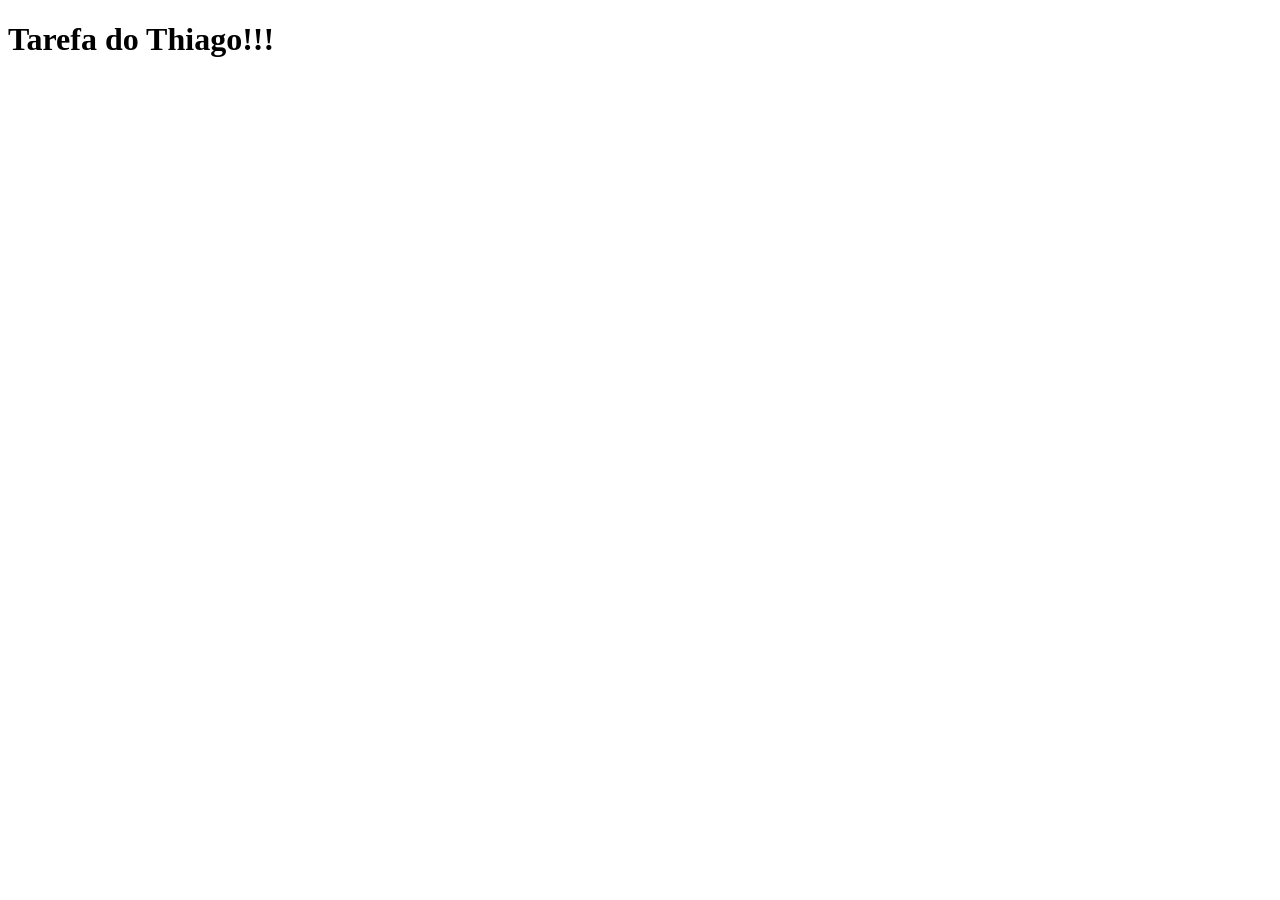
==== index.html @ 428d4945 "indes.html" ====
<!DOCTYPE html>
<html lang="en">
<head>
    <meta charset="UTF-8">
    <meta name="viewport" content="width=device-width, initial-scale=1.0">
    <title>Document</title>
</head>
<body>
    <h1>
        Tarefa do Thiago!!!
    </h1>

    <a href="LINK"></a>
</body>
</html>
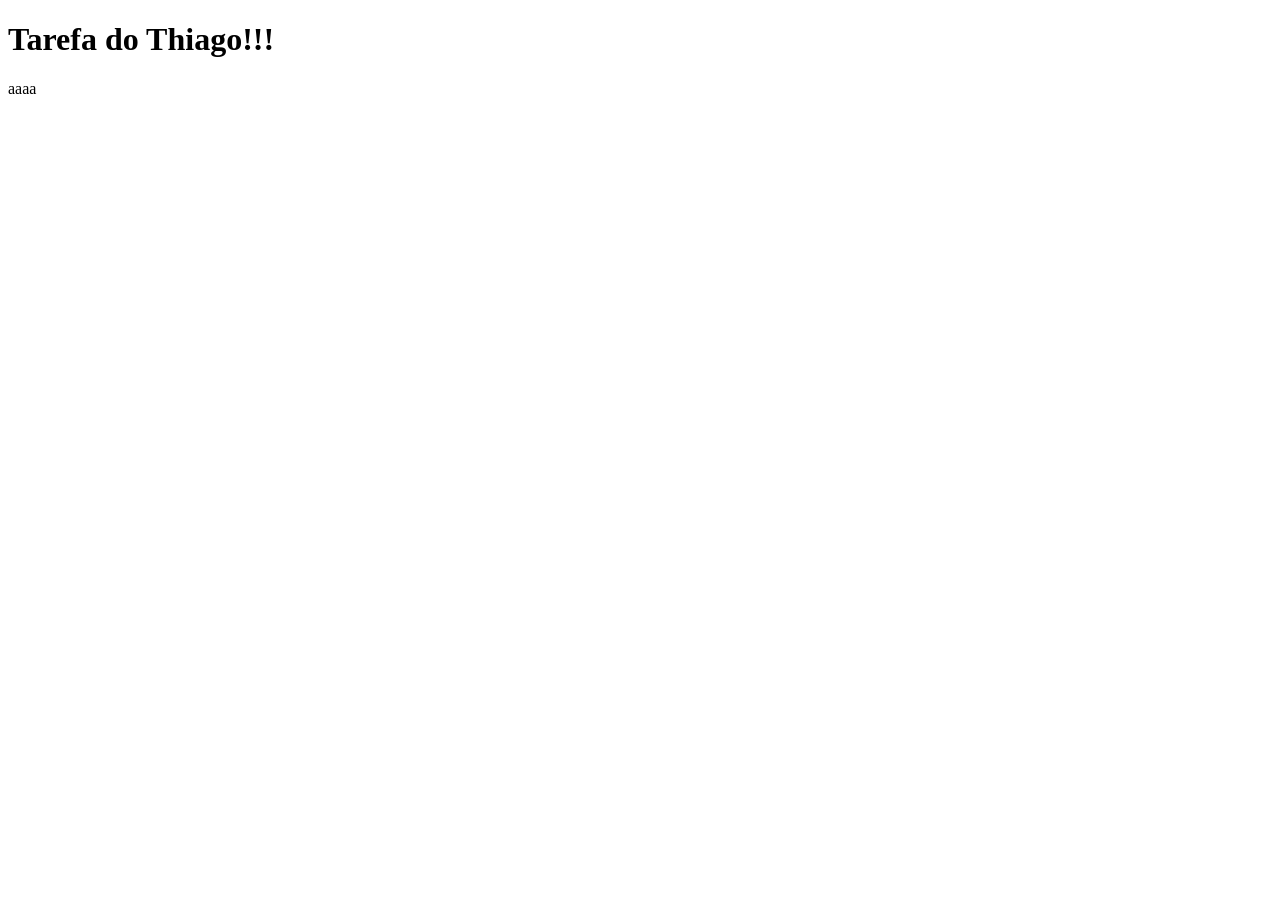
==== commit 40efd80c: "aaa" ====
--- a/index.html
+++ b/index.html
@@ -11,5 +11,8 @@
     </h1>
 
     <a href="LINK"></a>
+
+
+    <footer> aaaa </footer>
 </body>
 </html>
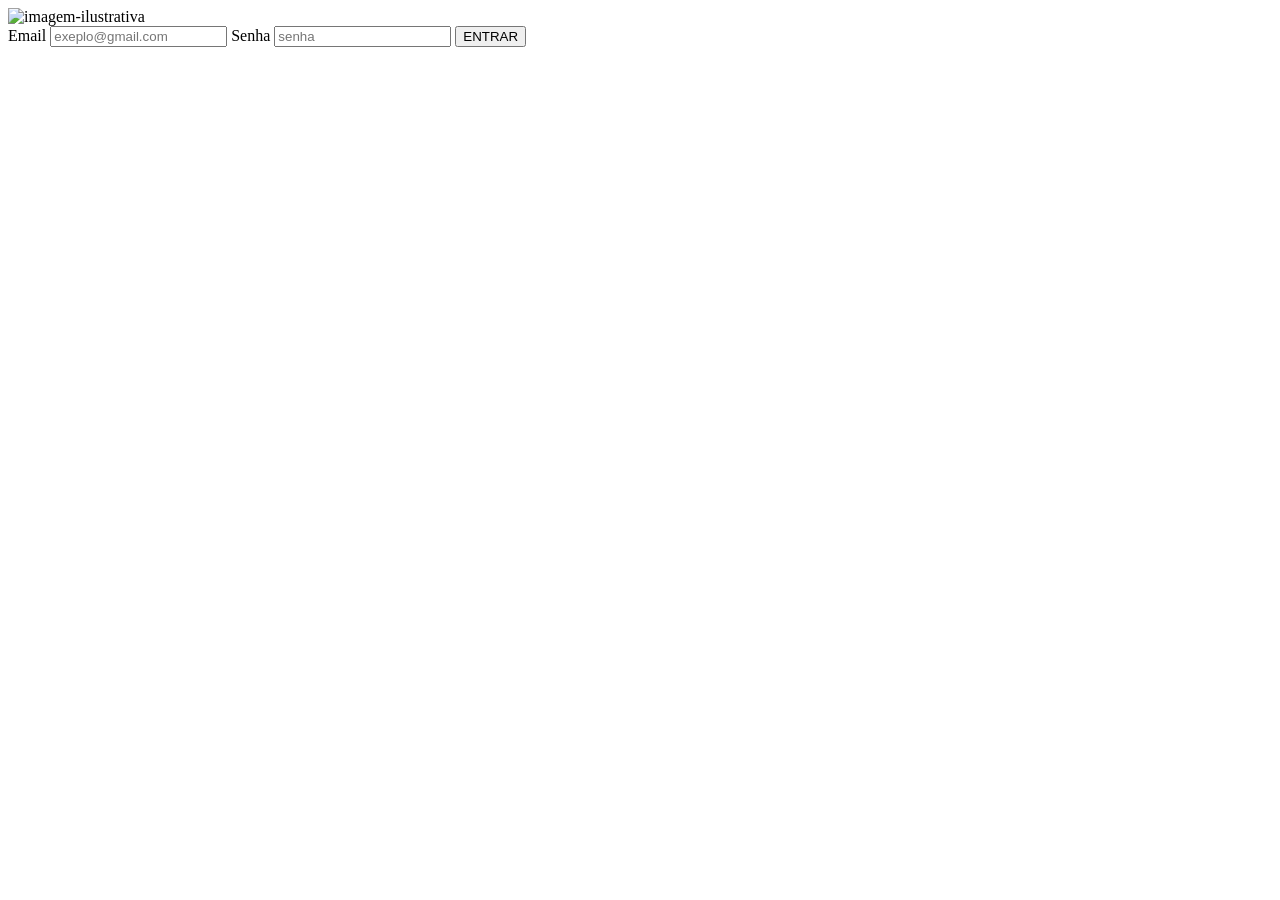
==== commit 627fa40c: "construção de estrutura do login" ====
--- a/index.html
+++ b/index.html
@@ -3,16 +3,29 @@
 <head>
     <meta charset="UTF-8">
     <meta name="viewport" content="width=device-width, initial-scale=1.0">
-    <title>Document</title>
+    <title>LOGIN</title>
 </head>
 <body>
-    <h1>
-        Tarefa do Thiago!!!
-    </h1>
+    <main>
+        <div class="login-container">
+            <div class="card-image">
+                <img src="" alt="imagem-ilustrativa">
+            </div>
 
-    <a href="LINK"></a>
+            <section class="login-section">
+                <div class="login-card">
+                    <form>
+                        <label for="email">Email</label>
+                        <input type="email" id="email" placeholder="exeplo@gmail.com" >
+                        <label for="senha">Senha</label>
+                        <input type="password" id="senha" placeholder="senha" required>
 
+                        <button type="submit">ENTRAR</button>
+                    </form>
+                </div>
+            </section>
+        </div>
+    </main>
 
-    <footer> aaaa </footer>
 </body>
 </html>
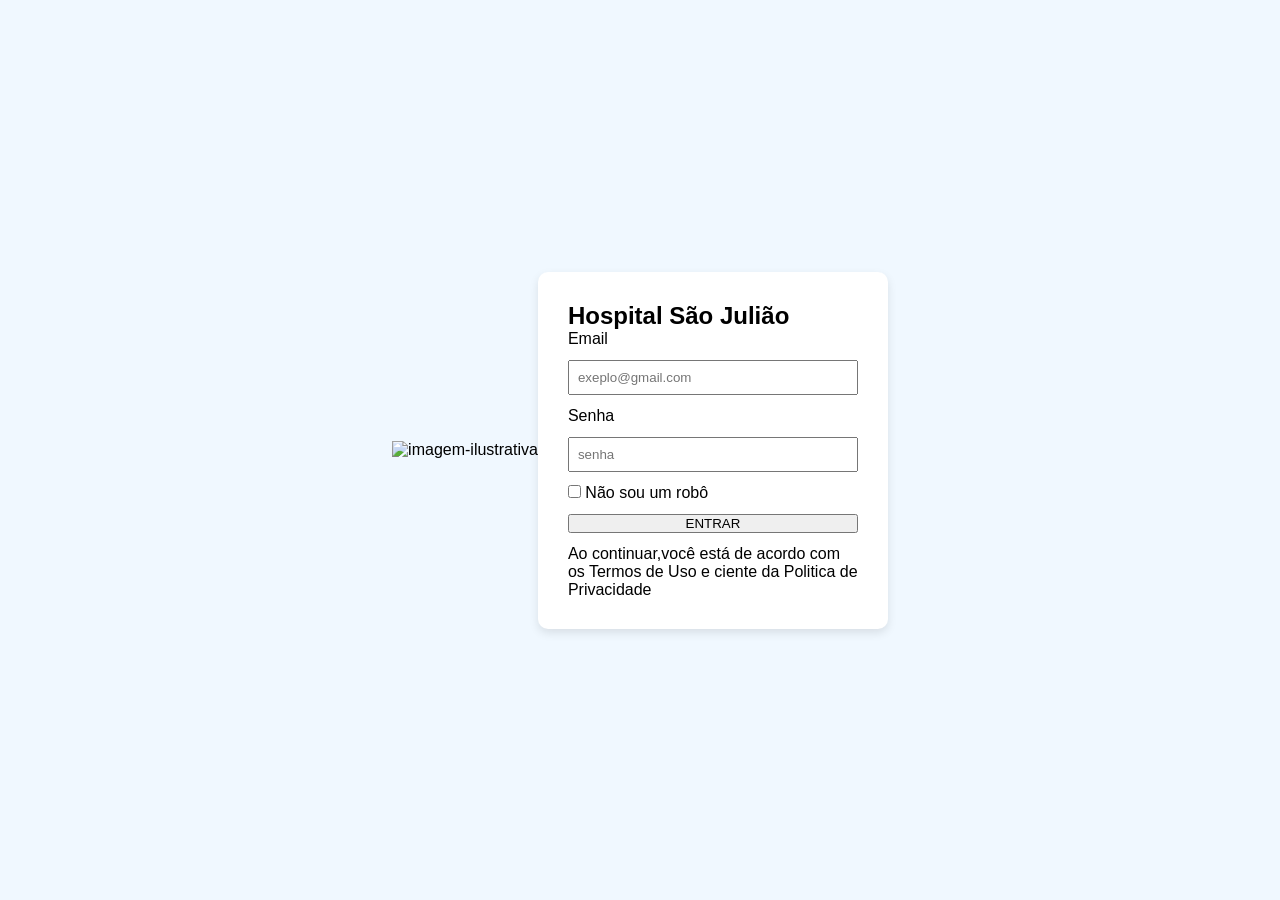
==== commit 8c643cb2: "reorganizando index.html e criando style.css" ====
--- a/index.html
+++ b/index.html
@@ -3,6 +3,7 @@
 <head>
     <meta charset="UTF-8">
     <meta name="viewport" content="width=device-width, initial-scale=1.0">
+    <link rel="stylesheet" href="style.css">
     <title>LOGIN</title>
 </head>
 <body>
@@ -14,13 +15,25 @@
 
             <section class="login-section">
                 <div class="login-card">
+                    <header>
+                        <h1>
+                            Hospital São Julião
+                        </h1>
+                    </header>
                     <form>
                         <label for="email">Email</label>
                         <input type="email" id="email" placeholder="exeplo@gmail.com" >
                         <label for="senha">Senha</label>
                         <input type="password" id="senha" placeholder="senha" required>
+                        <label for = "termos">
+                            <input type="checkbox">
+                            Não sou um robô
+                        </label>
 
                         <button type="submit">ENTRAR</button>
+                        <p>
+                            Ao continuar,você está de acordo com os Termos de Uso e ciente da Politica de Privacidade
+                        </p>
                     </form>
                 </div>
             </section>
--- a/style.css
+++ b/style.css
@@ -0,0 +1,33 @@
+*{
+    margin: 0;
+    padding: 0;
+    box-sizing: border-box;
+}
+body{
+    font-family:Arial, Helvetica, sans-serif ;
+    background-color: #f4f6f9;
+    height: 100vh;
+}
+.login-container{
+    display: flex;
+    background-color: aliceblue;
+    justify-content: center; /*centraliza horizontal*/
+    align-items: center; /* centraliza vertical*/
+    height: 100vh;
+}
+.login-card{
+    background-color: white;
+    padding: 30px;
+    width: 350px;
+    border-radius: 10px;
+    box-shadow: 0 4px 10px rgba(0, 0, 0, 0.1);
+}
+
+form{
+display: flex;
+flex-direction: column;
+gap: 12px;
+}
+input{
+    padding: 8px;
+}
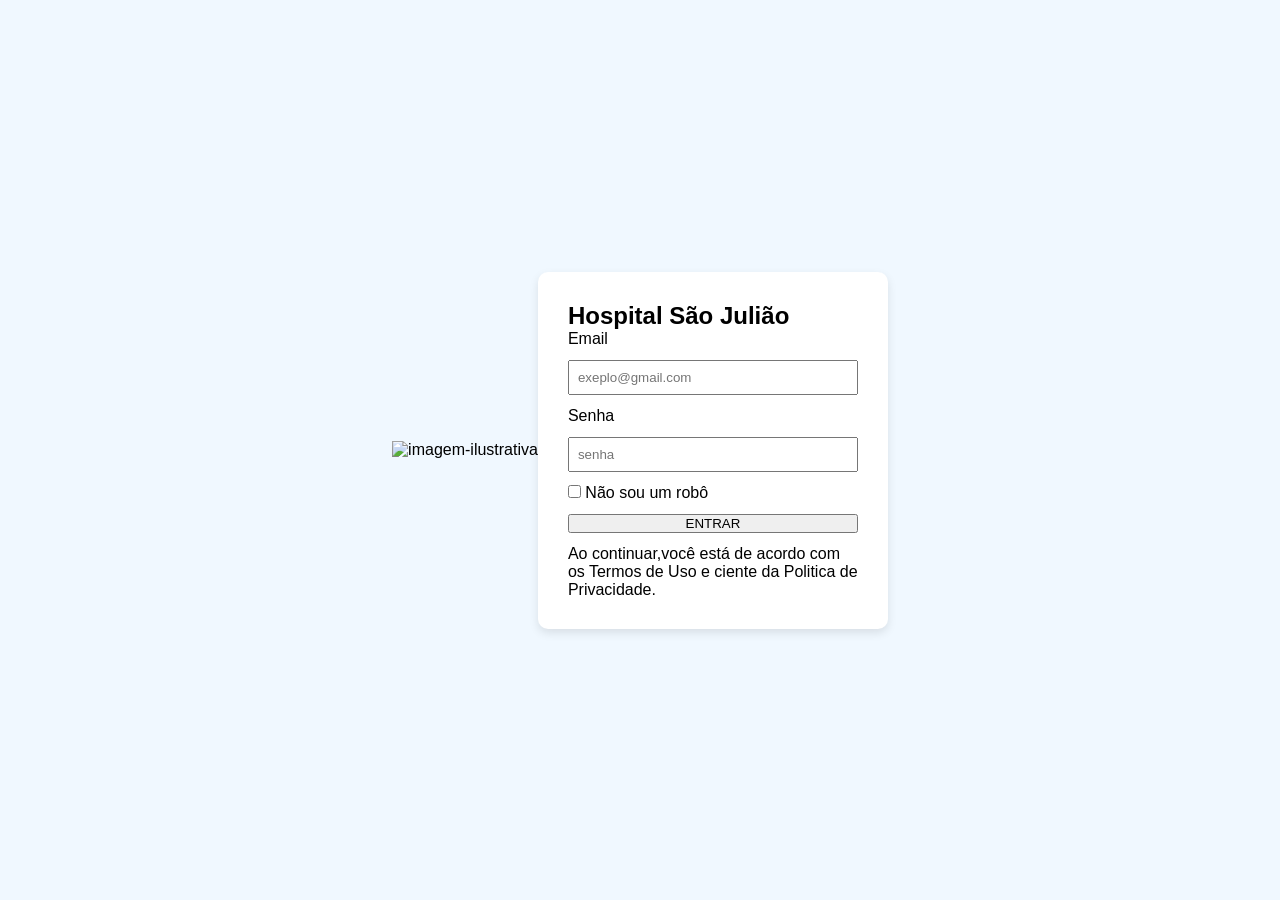
==== commit 80cda83c: "up" ====
--- a/index.html
+++ b/index.html
@@ -32,7 +32,7 @@
 
                         <button type="submit">ENTRAR</button>
                         <p>
-                            Ao continuar,você está de acordo com os Termos de Uso e ciente da Politica de Privacidade
+                            Ao continuar,você está de acordo com os Termos de Uso e ciente da Politica de Privacidade.
                         </p>
                     </form>
                 </div>
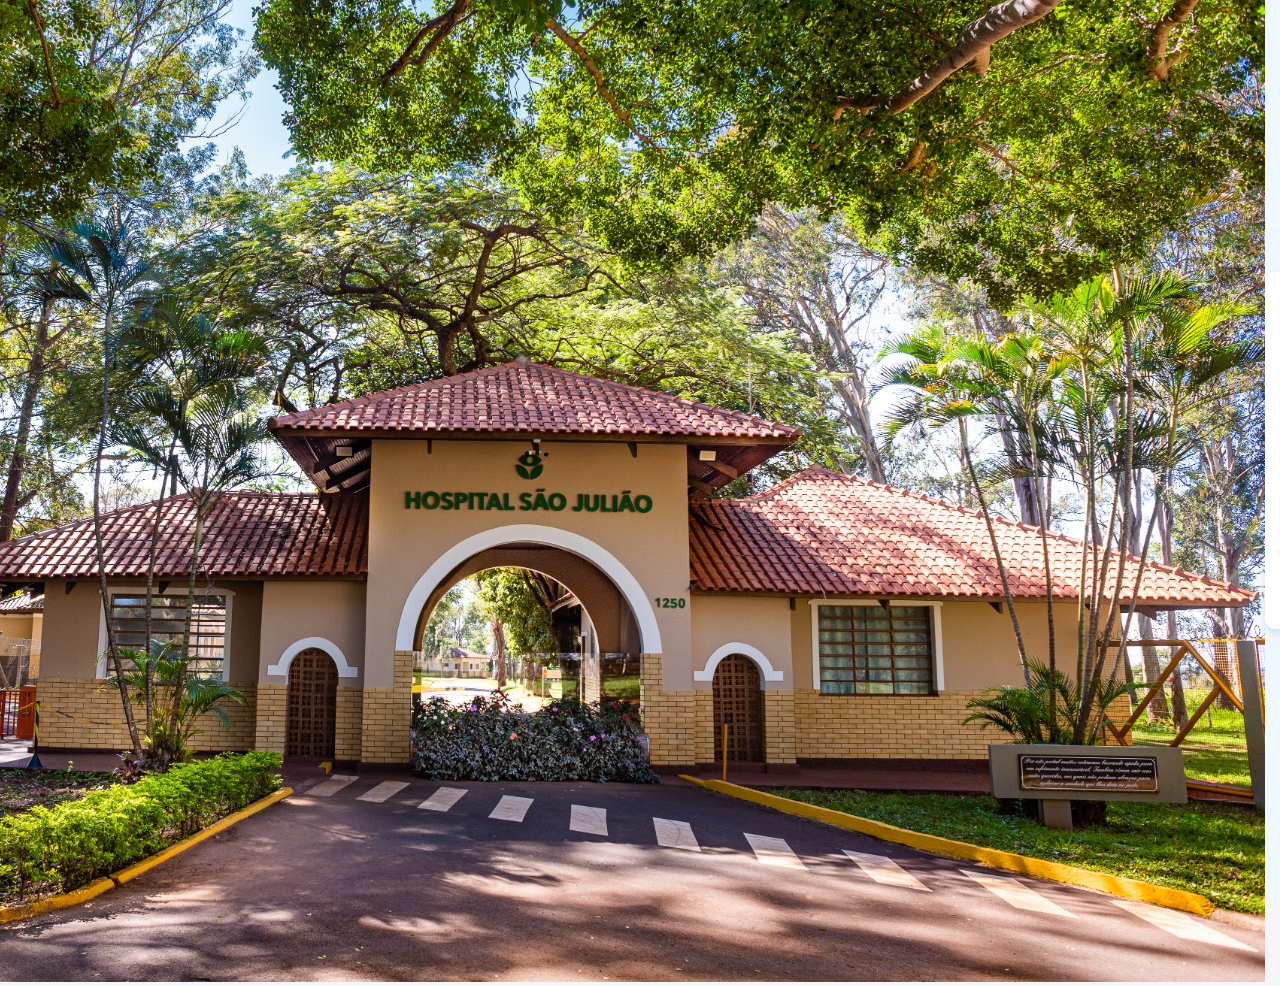
==== commit 696f6994: "criação de pasta images e add de foto" ====
--- a/index.html
+++ b/index.html
@@ -10,7 +10,7 @@
     <main>
         <div class="login-container">
             <div class="card-image">
-                <img src="" alt="imagem-ilustrativa">
+                <img src="images/Sao_Juliao_img.jpeg" alt="imagem-ilustrativa">
             </div>
 
             <section class="login-section">
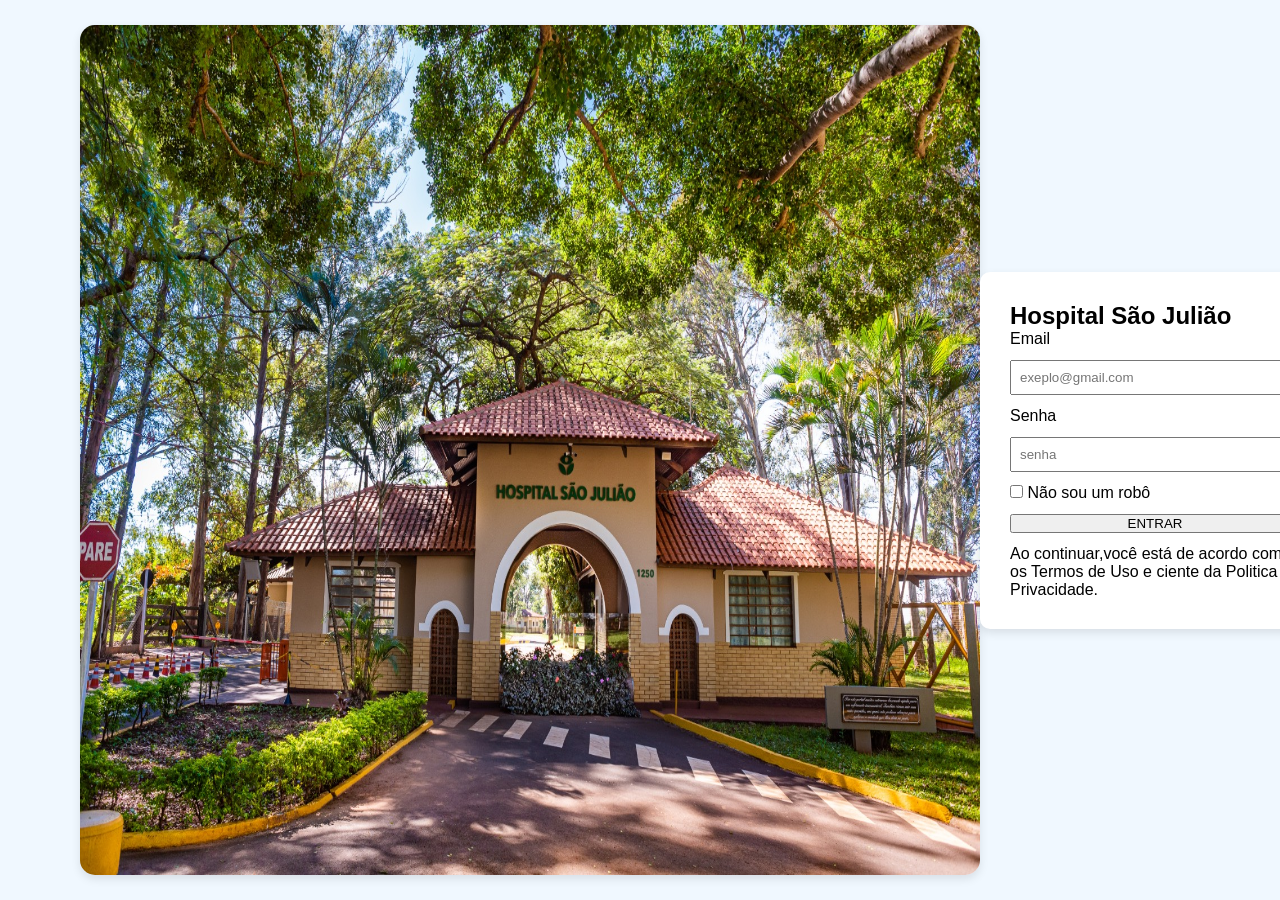
==== commit f93fc41d: "remodelando css e tags no html" ====
--- a/index.html
+++ b/index.html
@@ -9,9 +9,9 @@
 <body>
     <main>
         <div class="login-container">
-            <div class="card-image">
-                <img src="images/Sao_Juliao_img.jpeg" alt="imagem-ilustrativa">
-            </div>
+           
+        <img src="images/Sao_Juliao_img.jpeg" alt="imagem-ilustrativa" class="card-image">
+    
 
             <section class="login-section">
                 <div class="login-card">
--- a/style.css
+++ b/style.css
@@ -11,9 +11,10 @@
 .login-container{
     display: flex;
     background-color: aliceblue;
-    justify-content: center; /*centraliza horizontal*/
+    justify-content: space-between; /*centraliza horizontal*/
     align-items: center; /* centraliza vertical*/
     height: 100vh;
+    padding: 0 80px;
 }
 .login-card{
     background-color: white;
@@ -30,4 +31,12 @@
 }
 input{
     padding: 8px;
+}
+.card-image{
+    
+    width: 900px;
+    height: 850px;
+    border-radius: 15px;
+    box-shadow: 0 4px 10px rgba(0, 0, 0, 0.1);
+
 }
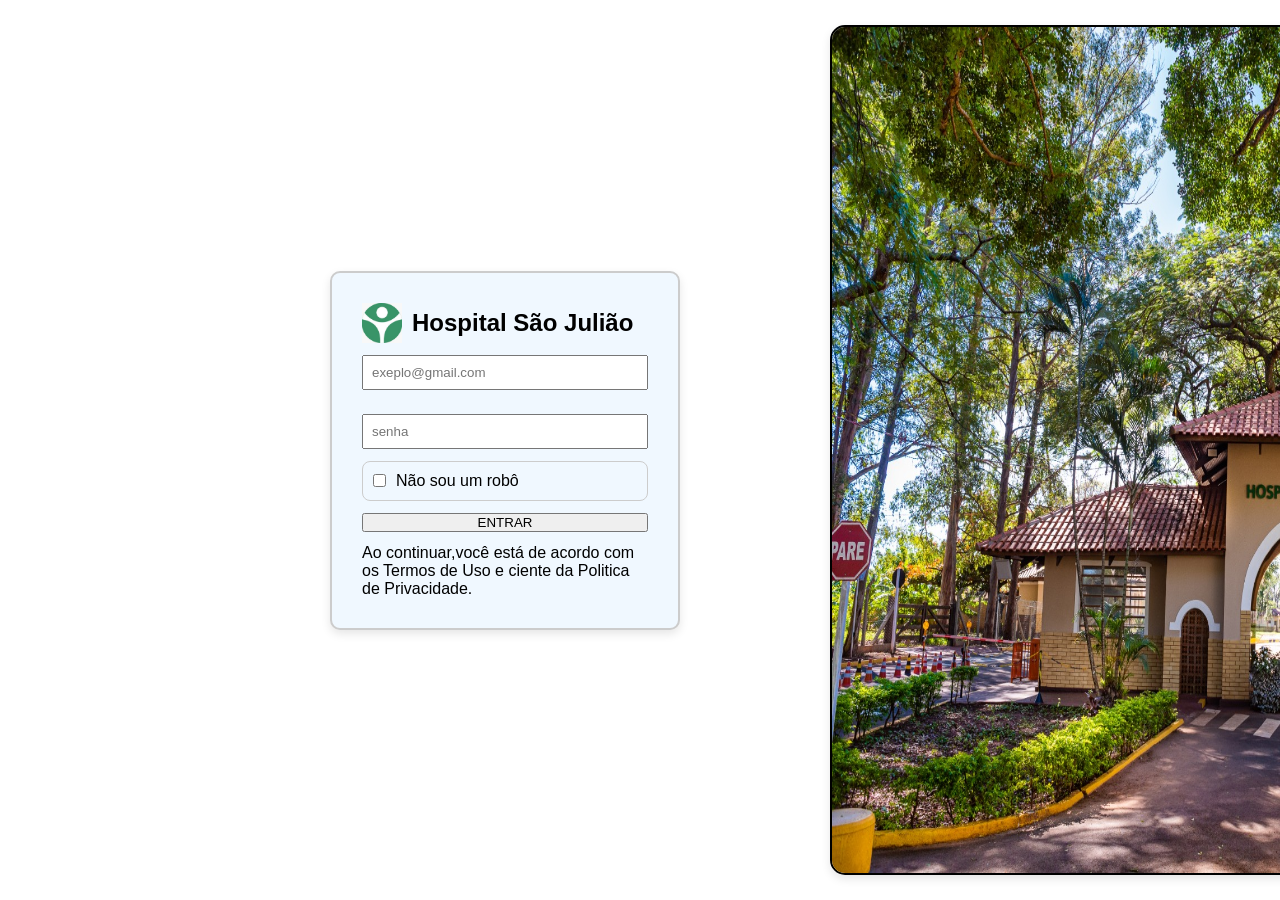
==== commit 097bc4ff: "finalizando a branch" ====
--- a/index.html
+++ b/index.html
@@ -10,22 +10,24 @@
     <main>
         <div class="login-container">
            
-        <img src="images/Sao_Juliao_img.jpeg" alt="imagem-ilustrativa" class="card-image">
+       
     
 
             <section class="login-section">
+                 
                 <div class="login-card">
                     <header>
+                        <img src="images/logo_saojuliao.jpg" class="logo-image">
                         <h1>
                             Hospital São Julião
                         </h1>
                     </header>
                     <form>
-                        <label for="email">Email</label>
+                        <label for="email"></label>
                         <input type="email" id="email" placeholder="exeplo@gmail.com" >
-                        <label for="senha">Senha</label>
+                        <label for="senha"></label>
                         <input type="password" id="senha" placeholder="senha" required>
-                        <label for = "termos">
+                        <label class = "checkbox">
                             <input type="checkbox">
                             Não sou um robô
                         </label>
@@ -37,6 +39,7 @@
                     </form>
                 </div>
             </section>
+            <img src="images/Sao_Juliao_img.jpeg" alt="imagem-ilustrativa" class="card-image">
         </div>
     </main>
 
--- a/style.css
+++ b/style.css
@@ -10,18 +10,20 @@
 }
 .login-container{
     display: flex;
-    background-color: aliceblue;
+    background-color: white;
     justify-content: space-between; /*centraliza horizontal*/
     align-items: center; /* centraliza vertical*/
     height: 100vh;
     padding: 0 80px;
-}
 .login-card{
-    background-color: white;
+    background-color: aliceblue;
     padding: 30px;
     width: 350px;
     border-radius: 10px;
     box-shadow: 0 4px 10px rgba(0, 0, 0, 0.1);
+    margin-left: 250px;
+    border: 2px solid #ccc;
+}
 }
 
 form{
@@ -38,5 +40,28 @@
     height: 850px;
     border-radius: 15px;
     box-shadow: 0 4px 10px rgba(0, 0, 0, 0.1);
+    margin-left: 150px;
+    border: 2px solid black;
+
+}
+header{
+    display: flex;
+    align-items:center;
+    gap: 10px;
+}
+.logo-image{
+    width: 40px;
+    height: auto;
+}
+h1{
+    margin: 0;
+}
+.checkbox{
+    border: 1px solid #ccc;
+    border-radius: 8px;
+    padding: 10px;
+    display: inline-flex;
+    align-items: center;
+    gap: 10px;
 
 }
